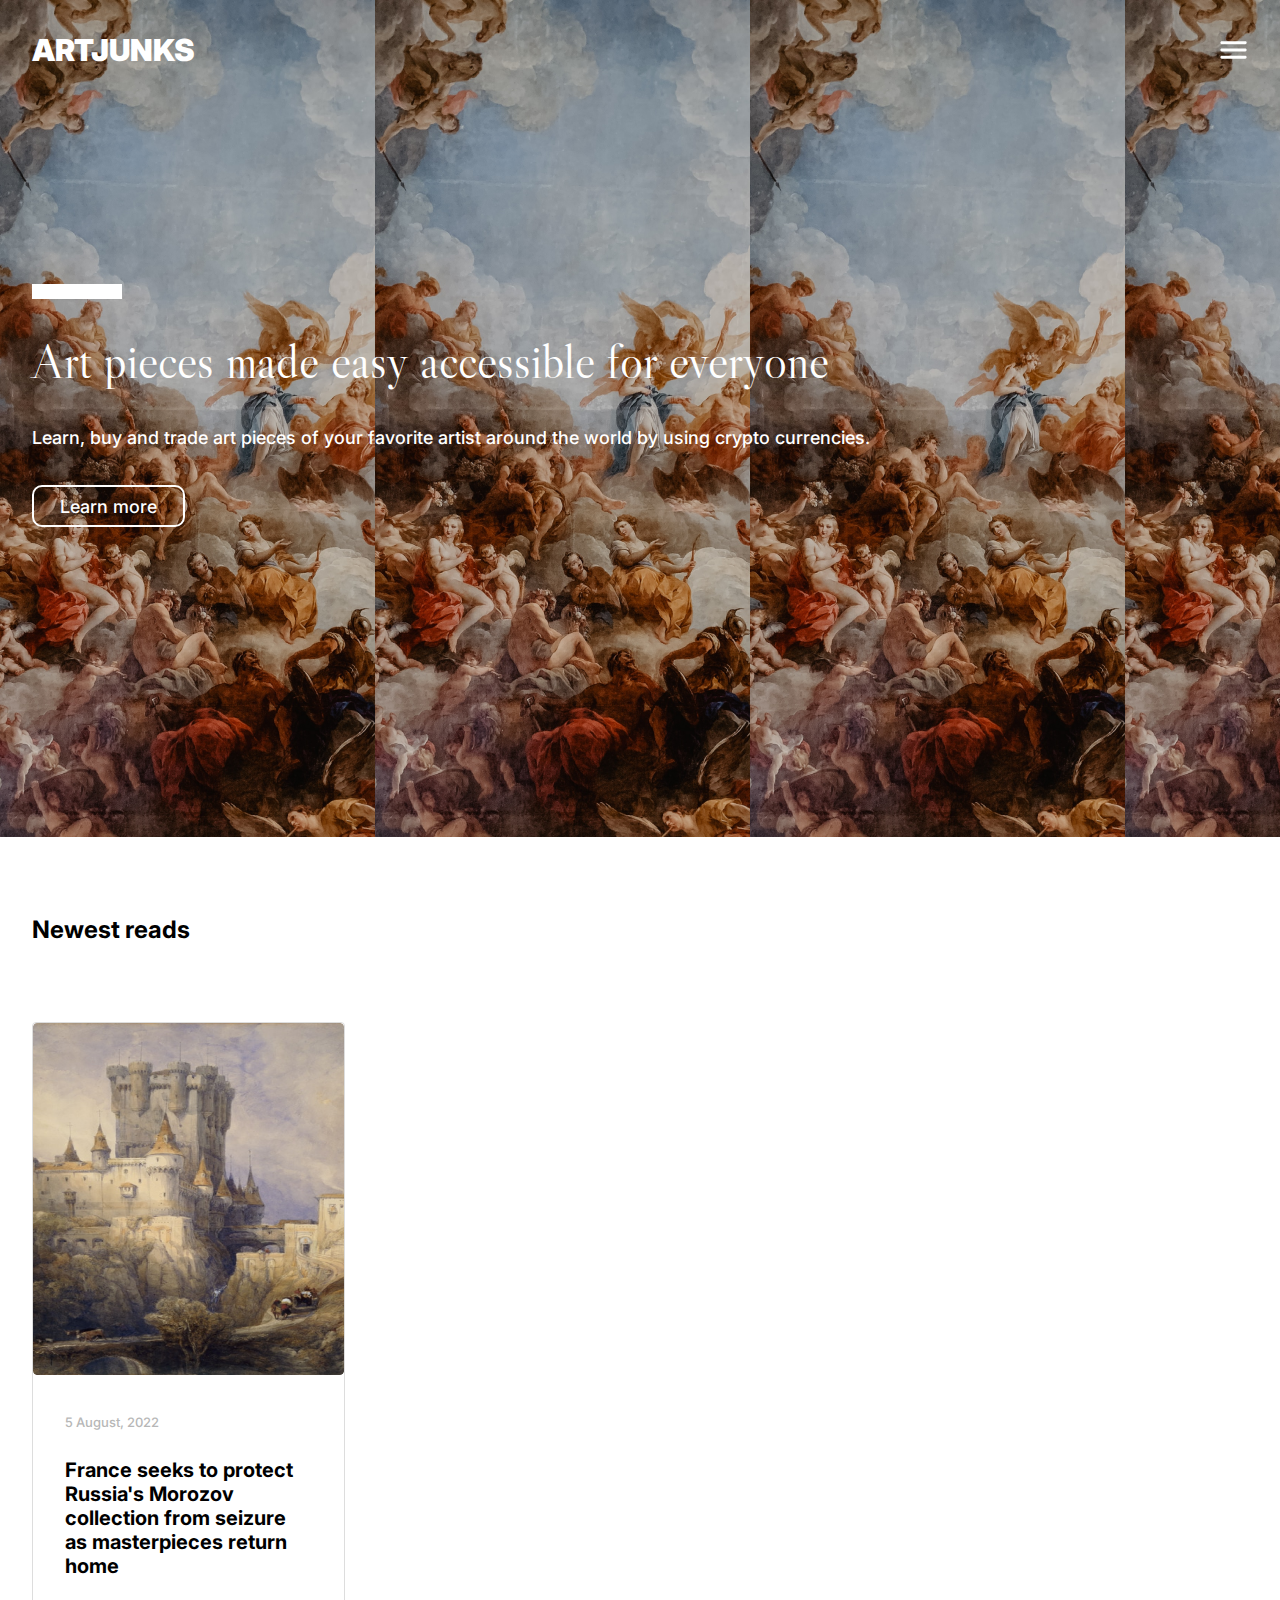
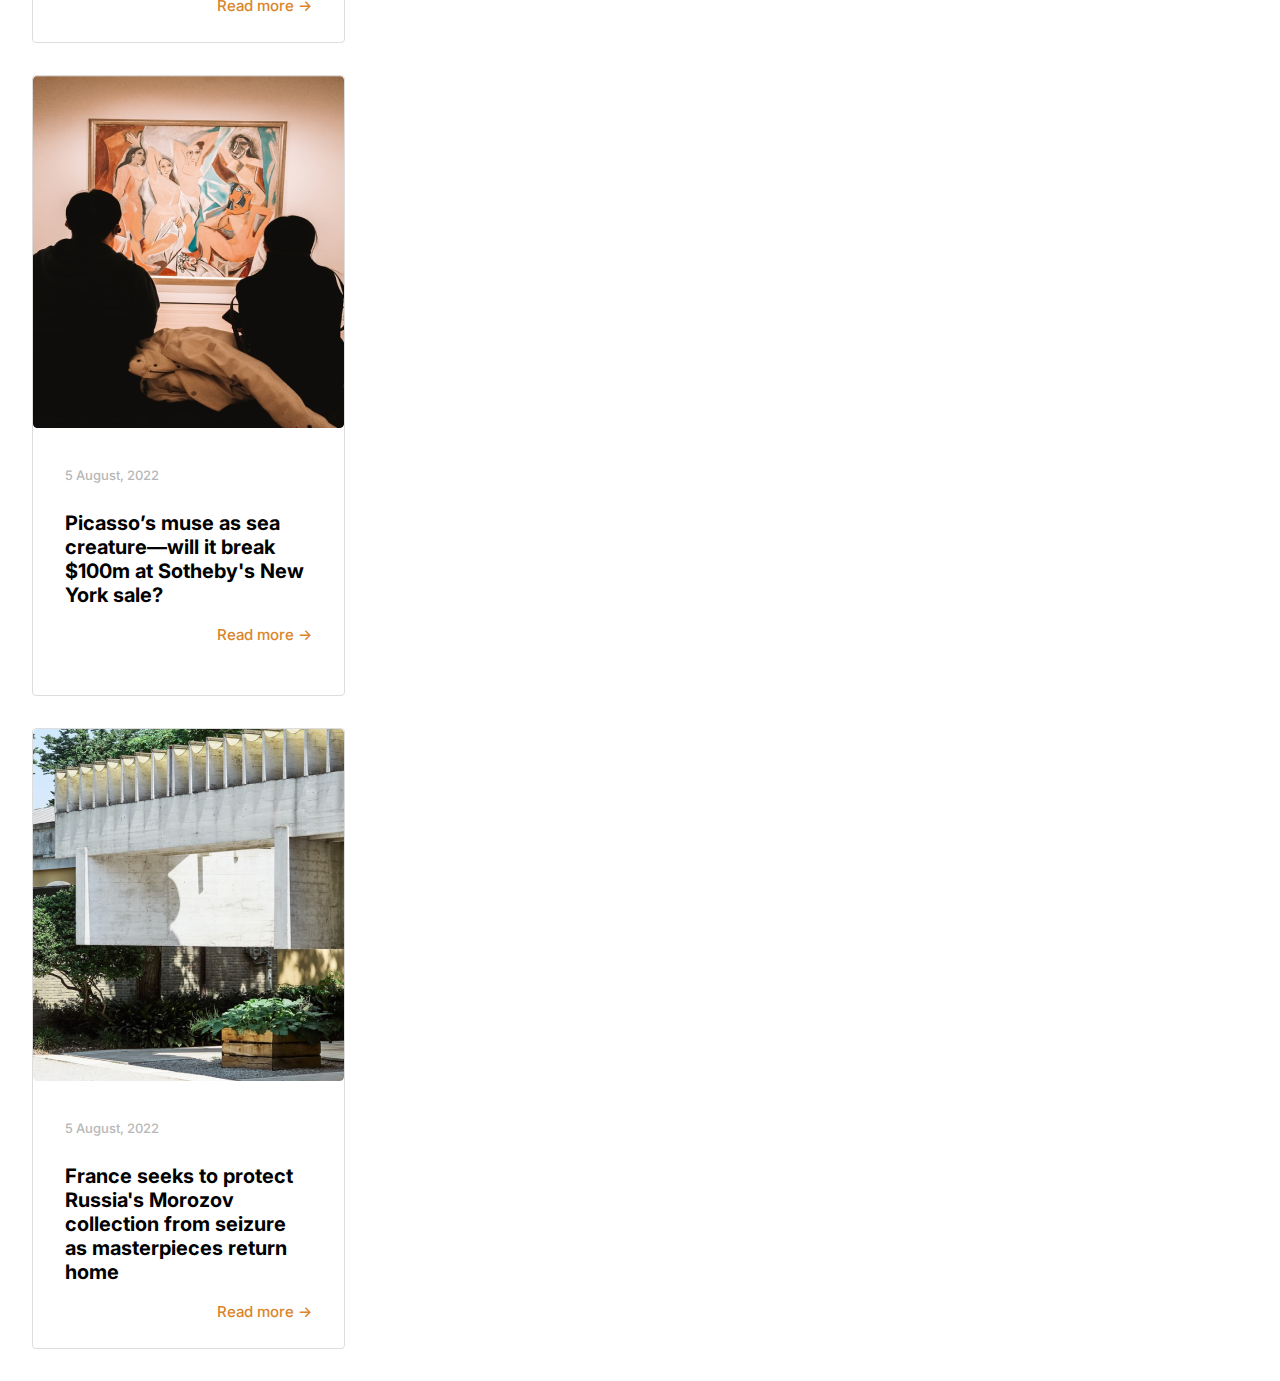
==== src/index.html @ c7e698ba "Completed Mobile-View" ====
<!DOCTYPE html>
<html lang="en">
<head>
    <meta charset="UTF-8">
    <meta name="viewport" content="width=device-width, initial-scale=1.0">
    
    <link rel="stylesheet" href="base.css">
    <link rel="stylesheet" href="styles.css">

    <link rel="preconnect" href="https://fonts.googleapis.com">
    <link rel="preconnect" href="https://fonts.gstatic.com" crossorigin>
    <link href="https://fonts.googleapis.com/css2?family=Inter:wght@100;200;300;400;500;600;700;800;900&family=Libre+Caslon+Display&display=swap" rel="stylesheet">

    <title>Tutorial Responsive Design</title>
</head>
<body>
    <!-- Hero Section-->
    <div id="hero-section">
        <div id="navbar">
            <div id="logo">ARTJUNKS</div>
            <image id="hamburger-menu" src="/src/images/Hamburger Menu.svg"></>
        </div>
        <div id="white-block"></div>
        <h1 id="heading">Art pieces made easy accessible for everyone</h1>
        <h2 id="sub-heading">Learn, buy and trade art pieces of your favorite artist around the world by using crypto currencies.</h2>
        <button id="button">Learn more</button>
    </div>

    <!--Next-Heading-->
    <h3 id="next-heading">Newest reads</h3>

    <!--Cards Section-->
    <div id="cards-section">
        <div class="card" id="card-1">
            <img src="/src/images/image1.png" alt="castle">
            <div class="date">5 August, 2022</div>
            <div class="news">France seeks to protect Russia's Morozov collection from seizure as masterpieces return home</div>
            <div class="read-more">Read more -></div>
        </div>
        <div class="card" id="card-2">
            <img src="/src/images/image2.png" alt="painting">
            <div class="date">5 August, 2022</div>
            <div class="news">Picasso’s muse as sea creature—will it break $100m at Sotheby's New York sale?</div>
            <div class="read-more">Read more -></div>
        </div>
        <div class="card" id="card-3">
            <img src="/src/images/image3.png" alt="building">
            <div class="date">5 August, 2022</div>
            <div class="news">France seeks to protect Russia's Morozov collection from seizure as masterpieces return home</div>
            <div class="read-more">Read more -></div>
        </div>
    </div>

</body>
</html>
---- src/base.css ----
html{
    font-size: 0.75rem;
}

body{
    margin: 0px;
    background-color: white;
}
---- src/styles.css ----
/* Hero Section */
#logo{
    color: #FFF;
    font-family: Inter;
    font-size: 30.4px;
    font-style: normal;
    font-weight: 900;
    margin-top: 32px;
    margin-left: 32px;

}

#hero-section
{
    background-image: url("/src/images/hero-backgroung.png");


    width: 100%;
    object-fit: cover;
}

#navbar{
    display: flex;
    flex-direction: row;
    justify-content: space-between;
}
#hamburger-menu{
    margin-top: 32px;
    margin-right: 29px;
}

#white-block{
    width: 90px;
    height: 15px;
    background: #FFF;
    margin-left: 32px;
    margin-top: 216px;
}
#heading{
    margin: 32px 32px 0px 32px;
    color: #FFF;
    font-family: Libre Caslon Display;
    font-size: 48px;
    font-weight: 500;
}

#sub-heading{
    margin: 32px 32px 0px 32px;
    color: #FFF;
    font-family: Inter;
    font-size: 18px;
    font-weight: 500;
    line-height: 168.523%; /* 30.334px */
}
#button{
    margin-top: 32px;
    margin-left: 32px;
    margin-bottom: 310px;
    width: 153px;
    height: 42px;
    flex-shrink: 0;
    border-radius: 10px;
    border: 2px solid #FFF;
    background-color: transparent;
    color: #FFF;

    font-family: Inter;
    font-size: 18px;
    font-style: normal;
    font-weight: 500;
    line-height: normal;
}

/* News Reads */
#next-heading{
    color: #000;
    font-family: Inter;
    font-size: 24px;
    font-style: normal;
    font-weight: 700;
    line-height: normal;
    margin-left: 32px;
    margin-top: 78px;
}

.card{

    margin-left: 32px;
    flex-shrink: 0;
    width: 311px;
    height: 619px;
    border: 1px solid #DDD;
    border-radius: 4px;
    margin-bottom: 32px;
}

.card > img{
    border-radius: 4px;
}

.card .date{
    color: #B7B7B7;
    font-family: Inter;
    font-size: 13px;
    font-weight: 500;
    margin-top: 35px;
    margin-left: 32px;
}

.card .news{
    color: #000;
    font-family: Inter;
    font-size: 20px;
    font-weight: 700;
    margin-top: 28px;
    margin-left: 32px;
    width: 247px;
}

.card .read-more{
    color: #D9852C;
    font-family: Inter;
    font-size: 15px;
    font-style: normal;
    font-weight: 500;
    line-height: normal;
    text-align: right;
    margin: 18px 32px 32px 183px;
}

#card-1{
    margin-top: 78px;
}
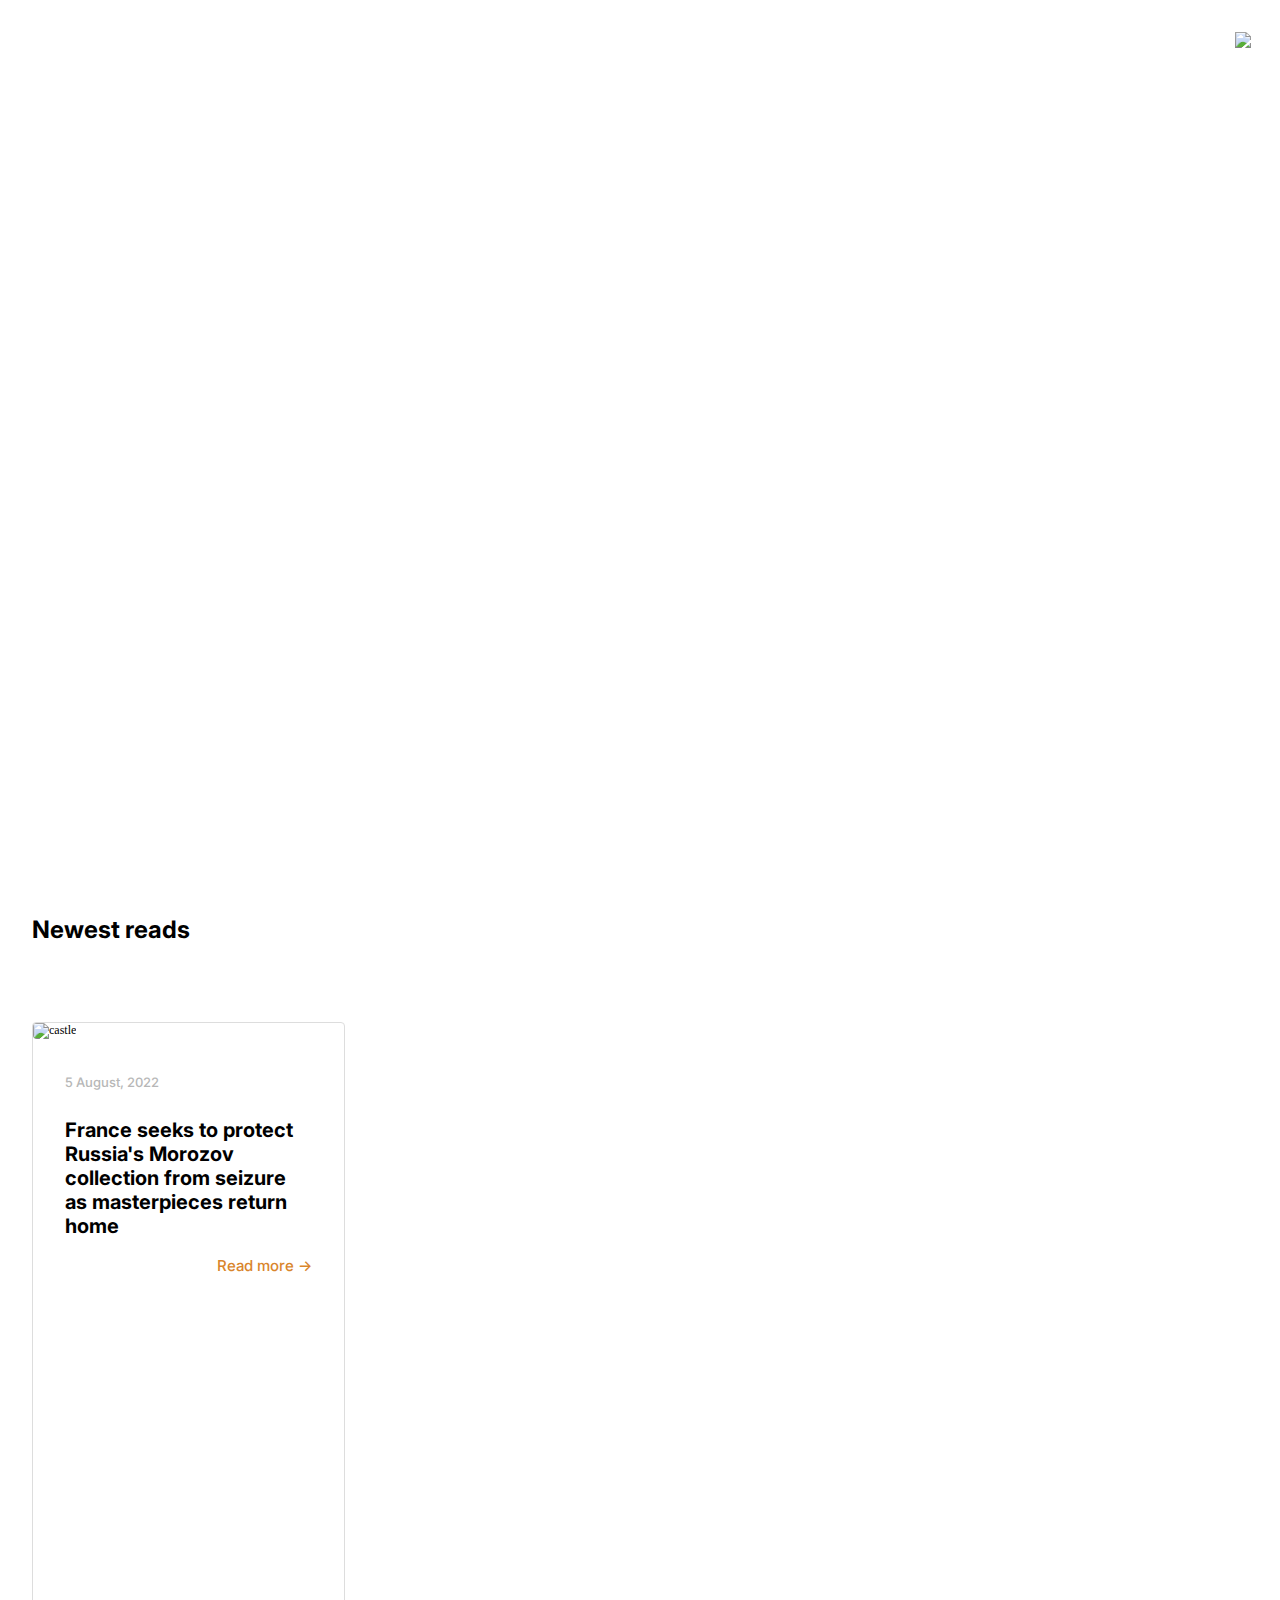
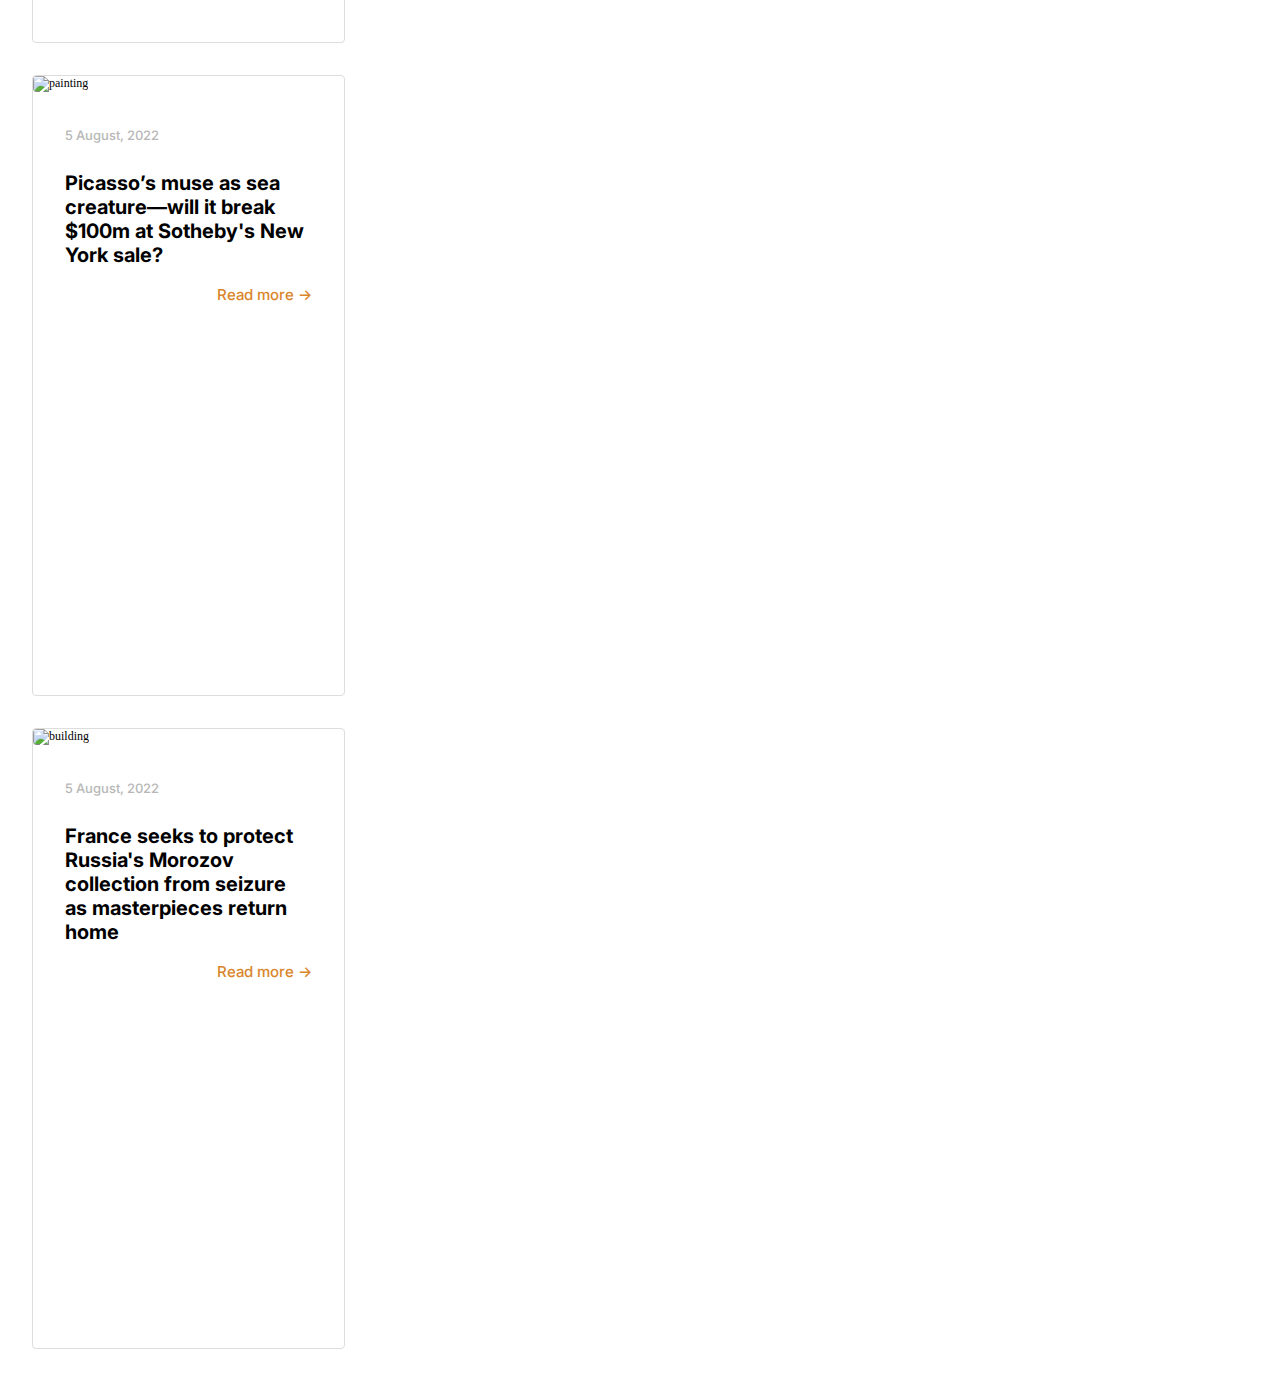
==== commit b9309dbf: "updated image links" ====
--- a/src/index.html
+++ b/src/index.html
@@ -18,7 +18,7 @@
     <div id="hero-section">
         <div id="navbar">
             <div id="logo">ARTJUNKS</div>
-            <image id="hamburger-menu" src="/src/images/Hamburger Menu.svg"></>
+            <image id="hamburger-menu" src="/images/Hamburger Menu.svg"></>
         </div>
         <div id="white-block"></div>
         <h1 id="heading">Art pieces made easy accessible for everyone</h1>
@@ -32,19 +32,19 @@
     <!--Cards Section-->
     <div id="cards-section">
         <div class="card" id="card-1">
-            <img src="/src/images/image1.png" alt="castle">
+            <img src="/images/image1.png" alt="castle">
             <div class="date">5 August, 2022</div>
             <div class="news">France seeks to protect Russia's Morozov collection from seizure as masterpieces return home</div>
             <div class="read-more">Read more -></div>
         </div>
         <div class="card" id="card-2">
-            <img src="/src/images/image2.png" alt="painting">
+            <img src="/images/image2.png" alt="painting">
             <div class="date">5 August, 2022</div>
             <div class="news">Picasso’s muse as sea creature—will it break $100m at Sotheby's New York sale?</div>
             <div class="read-more">Read more -></div>
         </div>
         <div class="card" id="card-3">
-            <img src="/src/images/image3.png" alt="building">
+            <img src="/images/image3.png" alt="building">
             <div class="date">5 August, 2022</div>
             <div class="news">France seeks to protect Russia's Morozov collection from seizure as masterpieces return home</div>
             <div class="read-more">Read more -></div>
--- a/src/styles.css
+++ b/src/styles.css
@@ -12,7 +12,7 @@
 
 #hero-section
 {
-    background-image: url("/src/images/hero-backgroung.png");
+    background-image: url("/images/hero-backgroung.png");
 
 
     width: 100%;
